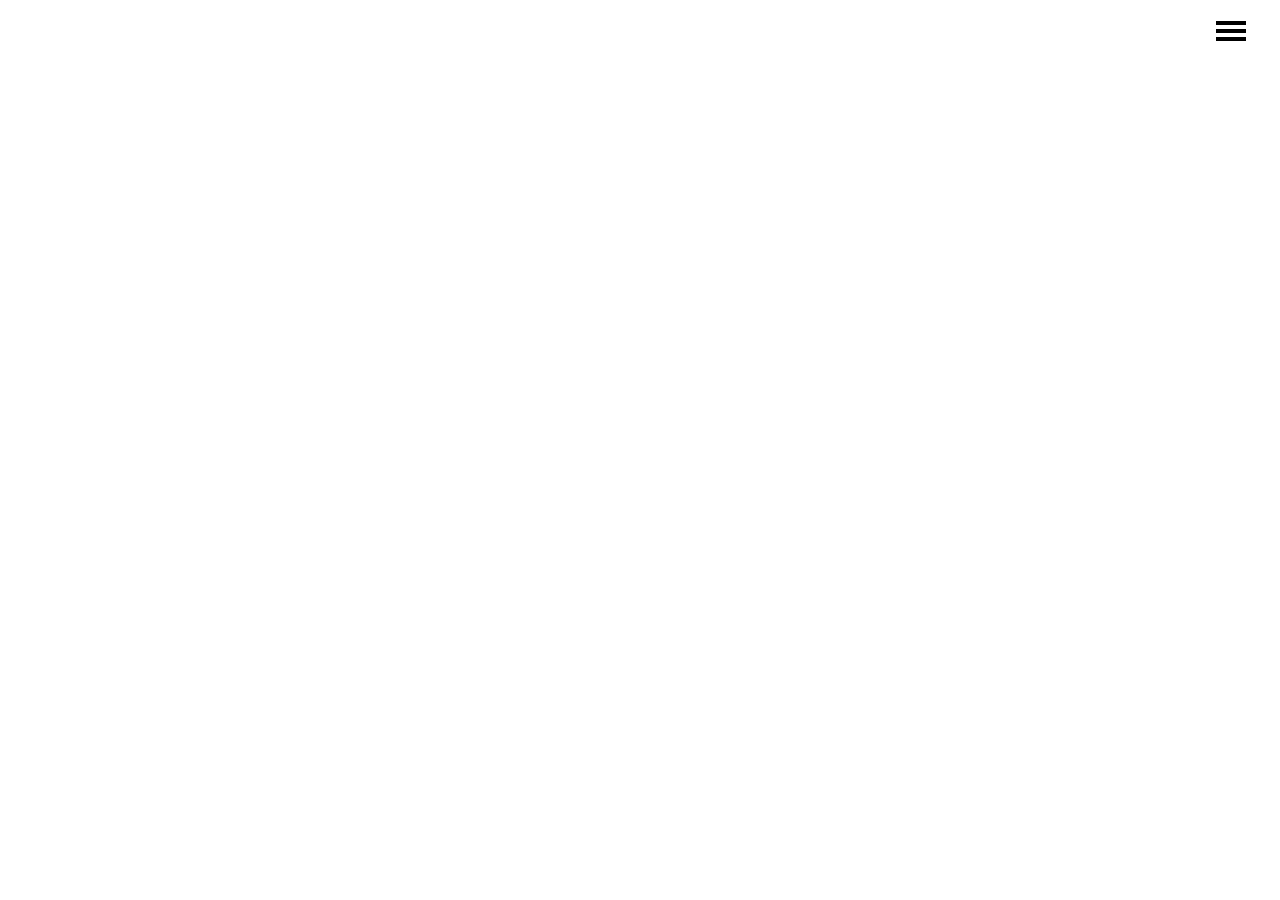
==== index.html @ 9fe6cf8c "Nav Bar Frame" ====
<!DOCTYPE html>
<html lang="en">

<head>
    <meta charset="UTF-8">
    <meta name="viewport" content="width=device-width, initial-scale=1.0">
    <title>Home Page</title>
    <link rel="stylesheet" href="navBar.css">
    <link rel="preconnect" href="https://fonts.googleapis.com">
    <link rel="preconnect" href="https://fonts.gstatic.com" crossorigin>
    <link href="https://fonts.googleapis.com/css2?family=JetBrains+Mono:wght@400;500&display=swap" rel="stylesheet">

<body>
    <header>
        <section>
            <!-- navbar -->
            <div class="navigation">
                <div class="nav_line_main">
                    <button class="hamburger" onclick="showNav(), showOver()">
                        <div id="bar1" class="bar"></div>
                        <div id="bar2" class="bar"></div>
                        <div id="bar3" class="bar"></div>
                    </button>
                </div>

                <div class="text nav_con1">
                    <div class="nav_line">
                        <img src="Images/logo_nav.png" style="height: 3cm; border:3px solid #000000;">
                    </div>
                
                    <div>
                        <br><a href="profile.html">Profile</a>
                    </div>
                </div>
                
                <div class="text nav_con2 nav_line_main">
                    <nav>
                        <ul>
                            <li><a href="index.html" class="active">Home</a></li>
                            <li><a href="donate.html">Donation</a></li>
                            <li><a href="volunteer.html">Volunteer</a></li>
                            <li><a href="floodAlert.html">Flood Alert</a></li>
                            <br><br><br><br>
                        </ul>
                    </nav>
                </div>
            </div>
        </section>
        
        <section>
             <!-- wow design thingy -->
        </section>
    </header>

    <main class="overlay">

    </main>



    <script src="navScript.js"></script>
</body>

</html>
---- navBar.css ----
/* [ ] figure out how to do the line transition from right to left  */

@import url('https://fonts.googleapis.com/css2?family=JetBrains+Mono:wght@400;500&display=swap');

*{
    margin: 0;
    padding: 0;

}

.overlay{
    position: fixed;
    inset: 0;
    z-index: 2;
    background: rgba(0, 0, 0, 0.5);
    display: none;
}

.overlay.active{
    display: flex;
}

.main_nav_con{
    display: flex;
    flex-direction: column;
    justify-content: center;
}

.navigation{
    display: flex;
    flex-direction: column;
    position: fixed;
    right: -500px;
    width: 350px;
    height: 100%;
    background-color: #ffffff;
    border-left: 4px solid #000000;
    transition: 1s;
    z-index: 3;
    justify-content: space-around;
}

.nav_con1{
    display: flex;
    flex-direction: column;
    padding:0 90px;
    align-items: right;
}

.nav_con2{
    display: flex;
    flex-direction: column;
    align-items: right;
    padding: 10px;
    position: relative;
    overflow: hidden;
}

.text{
    font-family: 'JetBrains Mono', monospace;
    font-size: 20px;
    letter-spacing: 1px;
    word-wrap: none;
    text-align: right;
    font-weight: 700;
}

a, button{
    cursor: pointer;
    text-decoration: none;
    color: #000000;
}

nav{
    top: 100px;
    right: 50px;
    width: 250px;
}

.navigation ul li{
    color: #ffffff;
    padding: 20px 0 0;
    list-style-type: none;
}

.navigation a.active{
    border-bottom: 4px solid #0132AB;
}

.navigation a:hover:not(.active){
    transition: 0.25s;
    color: #0132AB;
    border-bottom: 4px solid #0132AB;
}

/* bug */
.text_con{
    background-color: aquamarine;
    position: relative;
    overflow: hidden;
}

.blue_block{
    background-color: #0132AB;
    height: 4px;
    width: 100%;
    position: absolute;
    bottom: 0%;
    right: 0;
    transition: 0.25s;
}

.text_con:hover > .blue_block{
    right:0%;
}

.hamburger, .bar{
    position: fixed;
}

.hamburger{
    display: flex;
    top: 2%;
    left: 95%;
    width: 30px;
    transform: translateY(-1%);
    border: 0;
    background: 0 0;
}

.bar{
    top: 3px;
    background: #000000;
    width: 100%;
    height: 4px;
    transition: all .3s ease-in;
}

#bar2{
    top: 11px;
}

#bar3{
    top: 19px;
}

.navigation.active{
    right: 0;
}

.hamburger.open #bar1{
    transform: rotate(45deg) translate(6px, 5px);
}

.hamburger.open #bar2{
    background-color:transparent;
}

.hamburger.open #bar3{
    transform: rotate(-45deg) translate(6px, -5px);
}

.nav_line::after{
    content: "";
    display: block;
    width: 35%;
    height: 4px; /* Adjust the thickness of the line as needed */
    background-color: #000;
    margin-top: 20px;
    margin-left: auto;
}

.nav_line_main::after{
    content: "";
    display: block;
    width: 93%;
    height: 4px; /* Adjust the thickness of the line as needed */
    background-color: #000;
    margin-top: 20px;
    margin: auto;
}
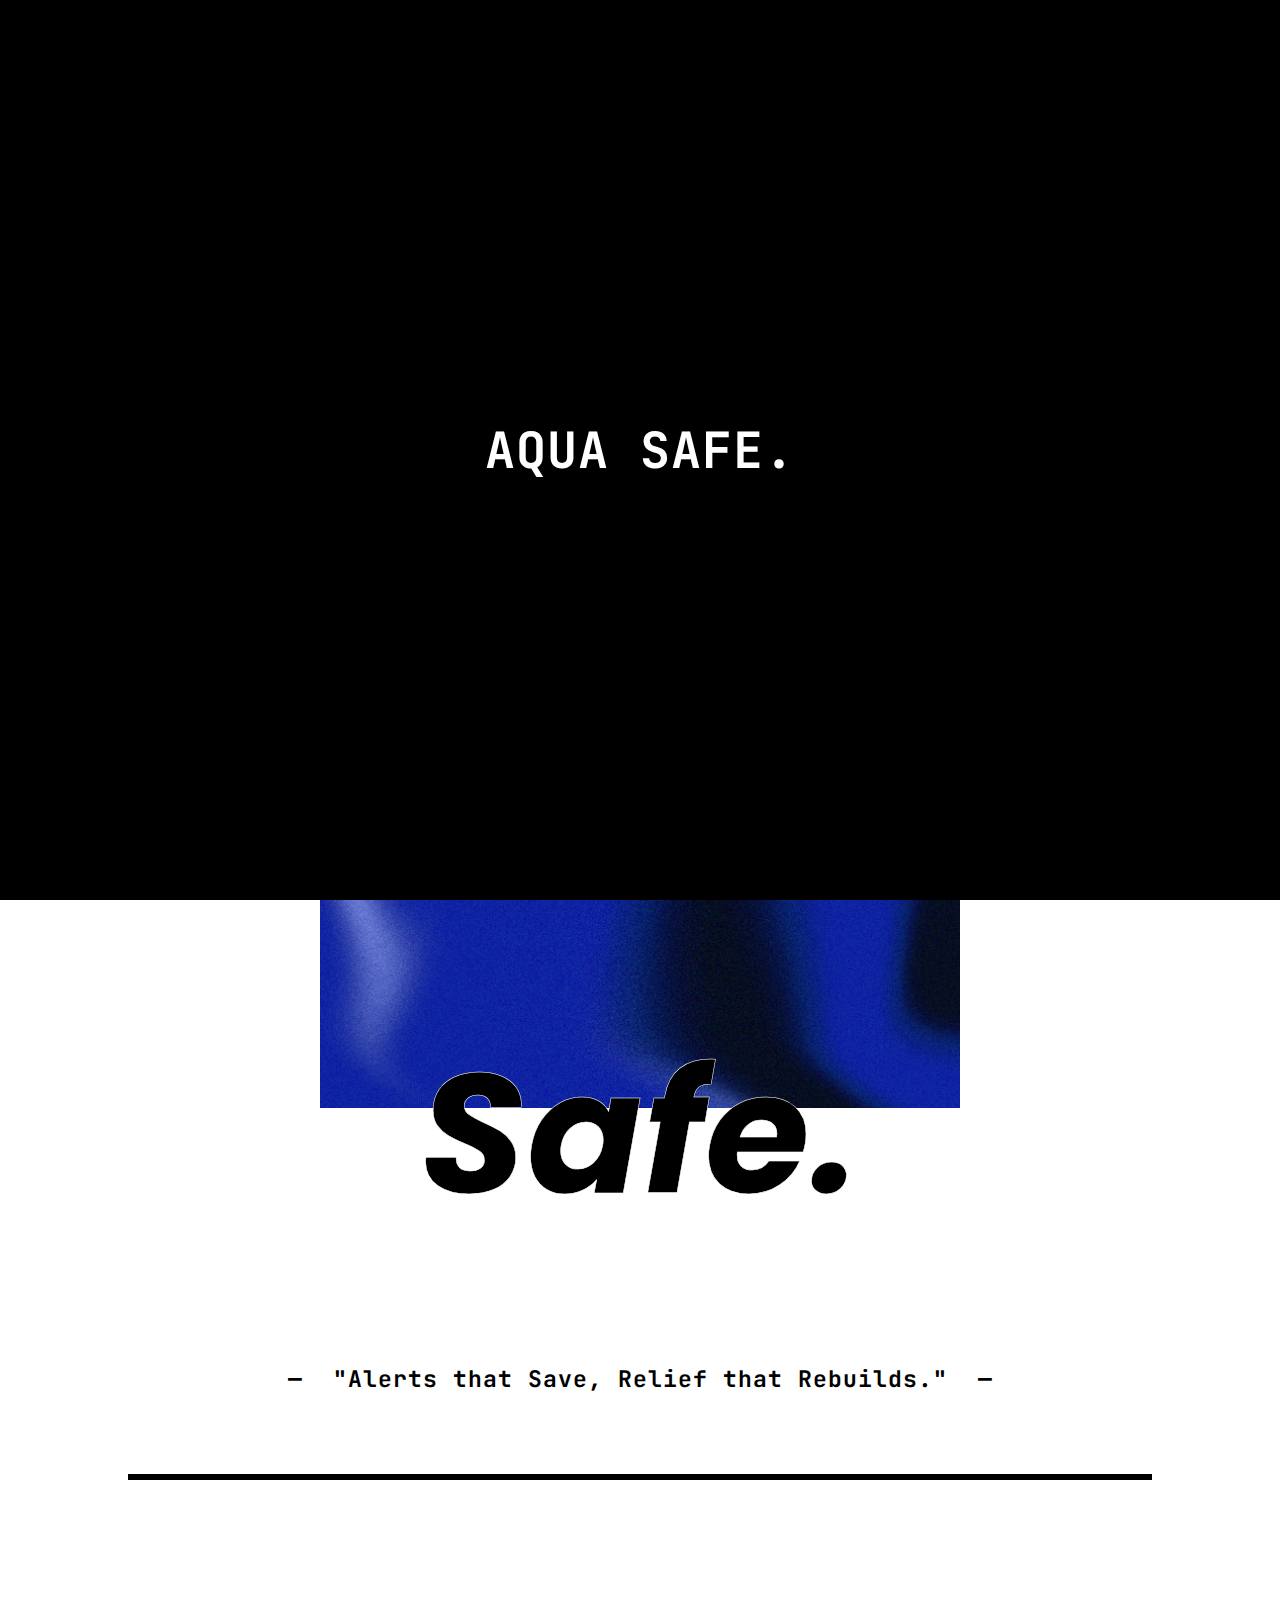
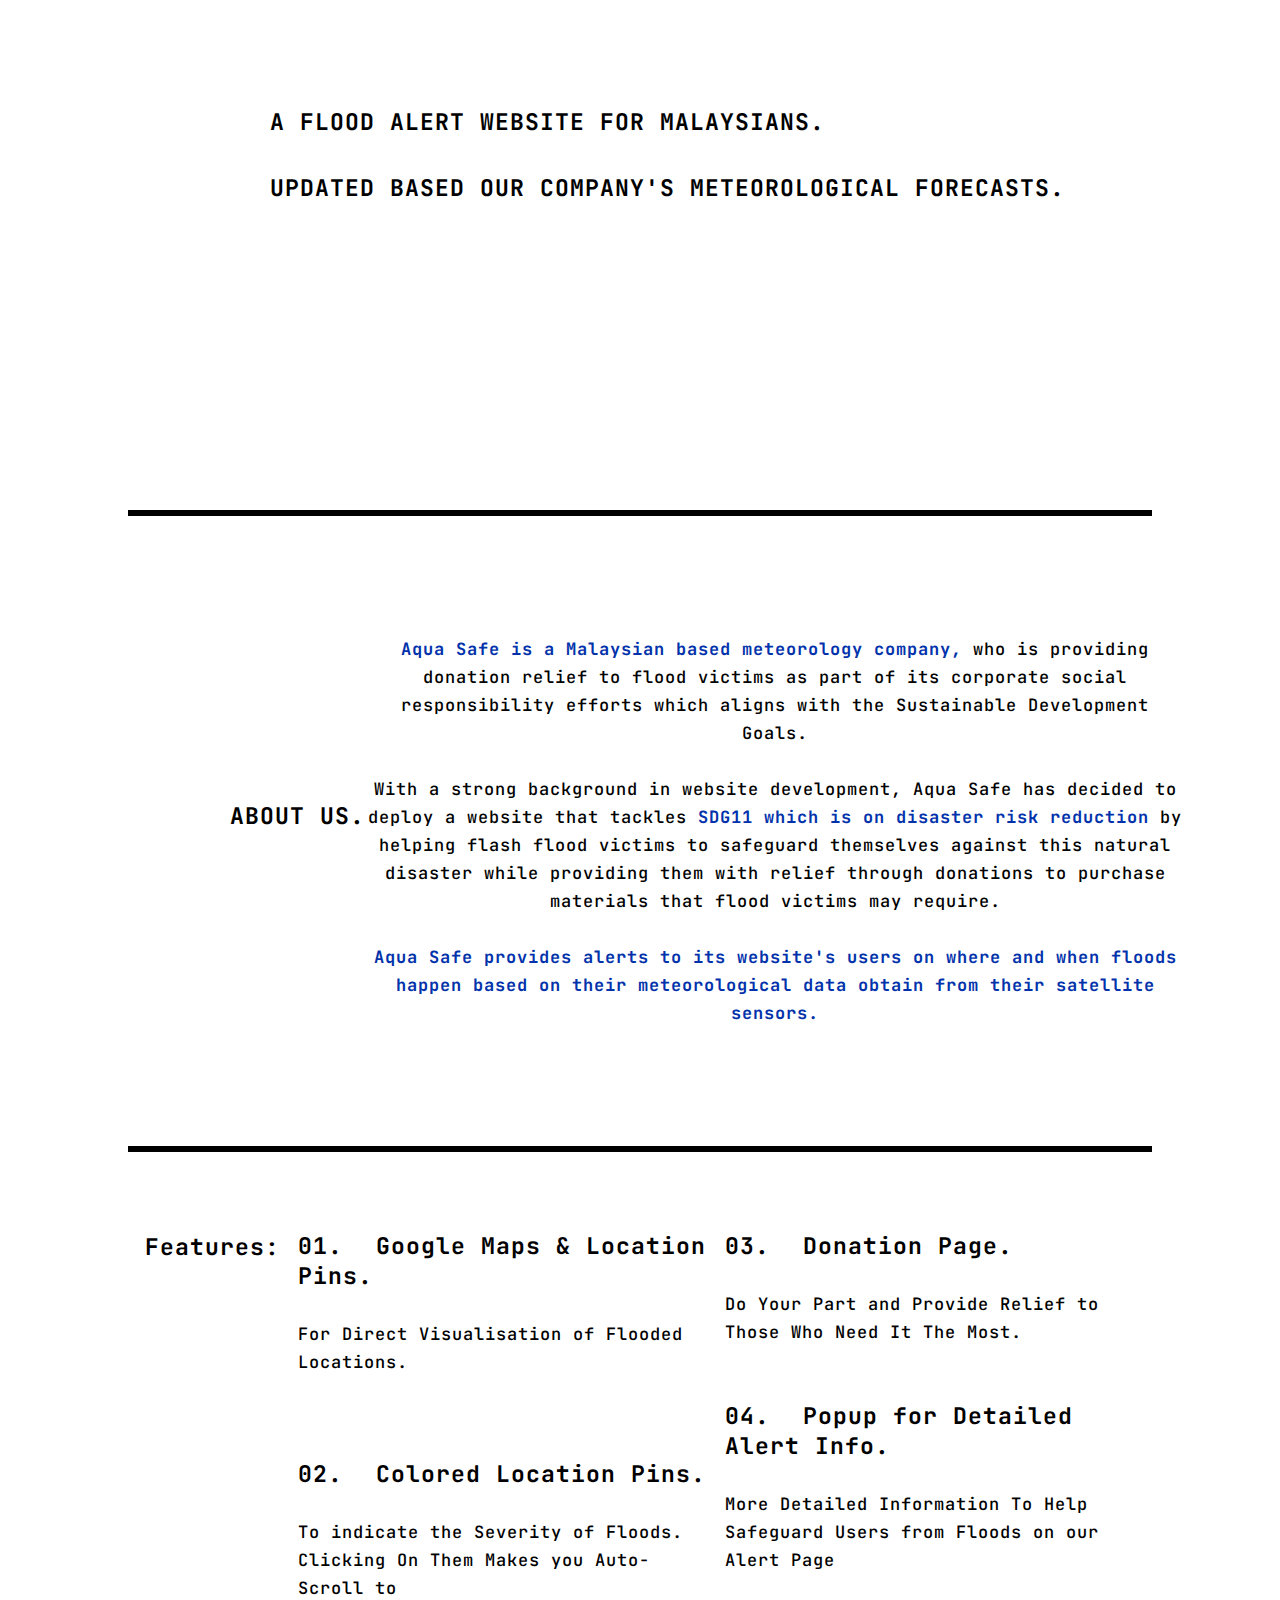
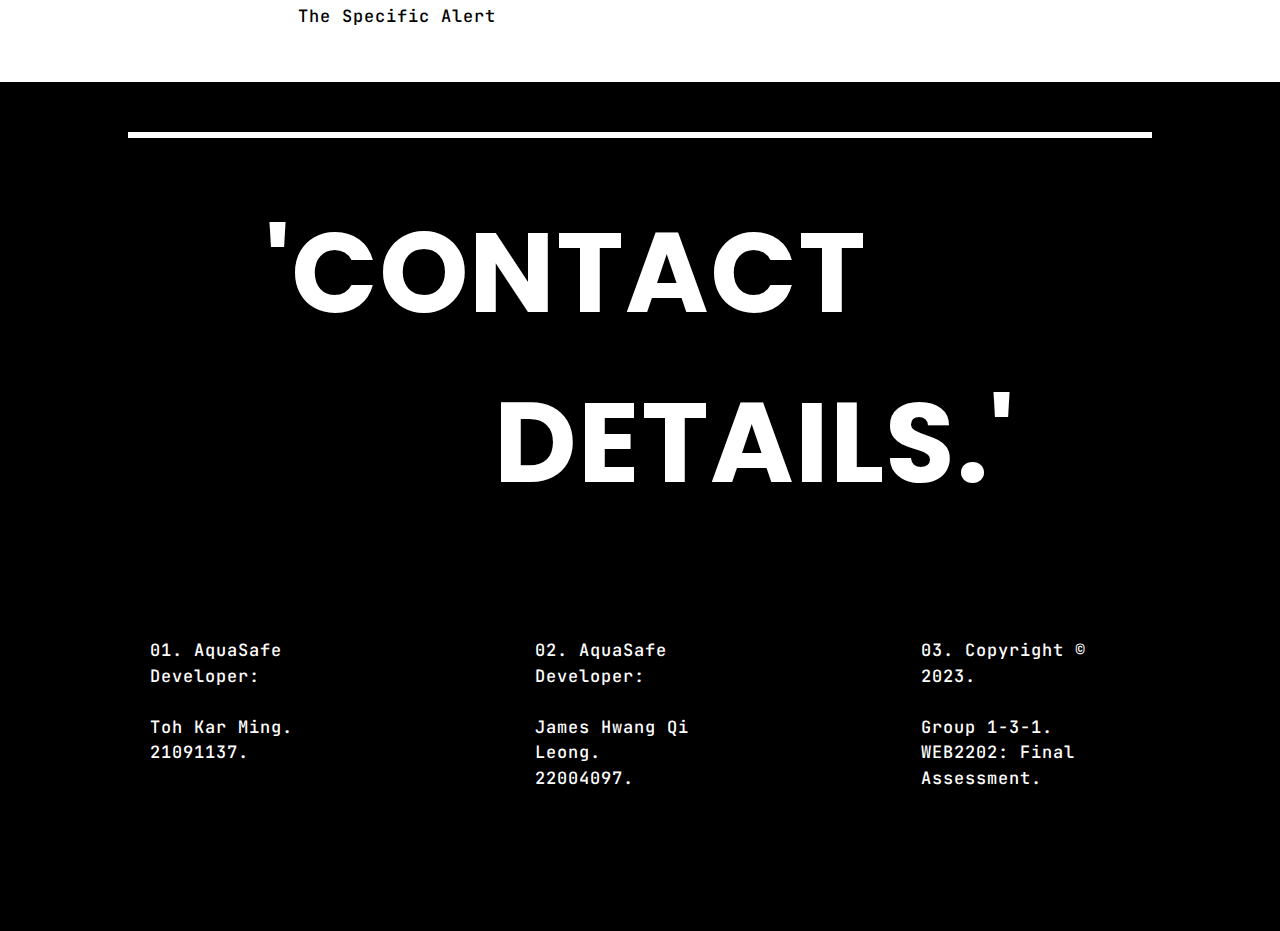
==== commit 09f93ccd: "Submitted Version" ====
--- a/index.html
+++ b/index.html
@@ -6,21 +6,44 @@
     <meta name="viewport" content="width=device-width, initial-scale=1.0">
     <title>Home Page</title>
     <link rel="stylesheet" href="navBar.css">
+    <link rel="stylesheet" href="mainTheme.css">
     <link rel="preconnect" href="https://fonts.googleapis.com">
     <link rel="preconnect" href="https://fonts.gstatic.com" crossorigin>
     <link href="https://fonts.googleapis.com/css2?family=JetBrains+Mono:wght@400;500&display=swap" rel="stylesheet">
+    <link rel="preconnect" href="https://fonts.googleapis.com">
+    <link rel="preconnect" href="https://fonts.gstatic.com" crossorigin>
+    <link href="https://fonts.googleapis.com/css2?family=Poppins:wght@500&display=swap" rel="stylesheet">
+    <link rel="shortcut icon" href="Images/logo_nav.png" type="image/x-icon">
 
 <body>
+    <div class="moving_blocks">
+        <div class="block"></div>
+        <div class="block"></div>
+        <div class="title_text block">AQUA SAFE.</div>
+        <div class="block"></div>
+        <div class="block"></div>
+    </div>
+
     <header>
         <section>
             <!-- navbar -->
+            <div >
+                <div class="redirect_home">
+                    <a href="index.html"> AQUA SAFE.</a>
+                </div>
+
+                <div class="page_title">
+                    <h1> HOME PAGE. </h1>
+                </div>
+            </div>
+
+            <button class="hamburger" onclick="showNav(), showOver()">
+                <div id="bar1" class="bar"></div>
+                <div id="bar2" class="bar"></div>
+                <div id="bar3" class="bar"></div>
+            </button>
             <div class="navigation">
                 <div class="nav_line_main">
-                    <button class="hamburger" onclick="showNav(), showOver()">
-                        <div id="bar1" class="bar"></div>
-                        <div id="bar2" class="bar"></div>
-                        <div id="bar3" class="bar"></div>
-                    </button>
                 </div>
 
                 <div class="text nav_con1">
@@ -29,7 +52,7 @@
                     </div>
                 
                     <div>
-                        <br><a href="profile.html">Profile</a>
+                        <br><a href="profile.php">Profile</a>
                     </div>
                 </div>
                 
@@ -38,25 +61,94 @@
                         <ul>
                             <li><a href="index.html" class="active">Home</a></li>
                             <li><a href="donate.html">Donation</a></li>
-                            <li><a href="volunteer.html">Volunteer</a></li>
-                            <li><a href="floodAlert.html">Flood Alert</a></li>
+                            <li><a href="floodAlert.php">Flood Alert</a></li>
                             <br><br><br><br>
                         </ul>
                     </nav>
                 </div>
             </div>
         </section>
-        
-        <section>
-             <!-- wow design thingy -->
-        </section>
     </header>
 
-    <main class="overlay">
+    <main class="main_landing">
+        <section class="landing_pageC" style="height: fit-content;">
+            <div class="graphics_con">
+                <div class="aqua_text">
+                    Aqua
+                </div>
+                <div class="landing_img">
+                    <img src="Images/AquaSafe.jpg">
+                </div>
+                <div class="safe_text">
+                    Safe.
+                </div>
+                <div class="title_text" style="padding-bottom: 80px;">&mdash;&nbsp;&nbsp;"Alerts that Save, Relief that Rebuilds."&nbsp;&nbsp;&mdash;</div>
+            </div>
+        </section>
 
+        <section class="landing_pageC">
+            <div class="graphics_con" style="padding-left: 80px; text-align: left; align-items: flex-start;">
+                <div class="title_text">A FLOOD ALERT WEBSITE FOR MALAYSIANS.</div><br><br>
+                <div class="title_text" style="padding-bottom:80px;">UPDATED BASED OUR COMPANY'S METEOROLOGICAL FORECASTS.</div>
+            </div>
+        </section>
+
+        <section class="landing_pageC">
+            <div class="graphics_con">
+                <div class="title_text" style="padding-bottom: 30px;">ABOUT US.</div>
+                <div class="content_text" style="text-align: center;">
+                    <b style="color:#0132ab;">Aqua Safe is a Malaysian based meteorology company,</b> who is providing donation relief to flood victims as part of its corporate social responsibility efforts which aligns with the Sustainable Development Goals.<br><br>
+                    With a strong background in website development, Aqua Safe has decided to deploy a website that tackles <b style="color:#0132ab;">SDG11 which is on disaster risk reduction</b> by helping flash flood victims to safeguard themselves against this natural disaster while providing them with relief through donations to purchase materials that flood victims may require. <br><br>
+                    <b style="color:#0132ab;">Aqua Safe provides alerts to its website's users on where and when floods happen based on their meteorological data obtain from their satellite sensors.</b>
+                </div>
+            </div>
+        </section>
+
+        <section class="row_alignment landing_spacing">
+                <div class="title_text">
+                    Features:
+                </div>
+                <div class="row_content content_text">
+                    <span class="title_text" style="font-weight: 700;">01.</span>&nbsp;&nbsp;
+                    <span class="title_text">Google Maps & Location Pins.</span><br><br>For Direct Visualisation of Flooded Locations.<br><br><br><br>
+                    <span class="title_text" style="font-weight: 700;">02.</span>&nbsp;&nbsp;
+                    <span class="title_text">Colored Location Pins.</span><br><br>To indicate the Severity of Floods. <br>Clicking On Them Makes you Auto-Scroll to <br>The Specific Alert<br><br><br><br>
+                </div>
+                <div class="row_content content_text">
+                    <span class="title_text" style="font-weight: 700;">03.</span>&nbsp;&nbsp;
+                    <span class="title_text">Donation Page.</span><br><br>Do Your Part and Provide Relief to Those Who Need It The Most.<br><br><br>
+                    <span class="title_text" style="font-weight: 700;">04.</span>&nbsp;&nbsp;
+                    <span class="title_text">Popup for Detailed Alert Info.</span><br><br>More Detailed Information To Help Safeguard Users from Floods on our Alert Page<br><br><br><br>
+                </div>
+        </section>
     </main>
 
-
+    <footer class="footer_container content_text" style="line-height: 1.5;">
+        <div class="border"></div>
+        <div class="footer_main">
+            <div class="footer_content">&nbsp;'CONTACT</div>
+            <div class="footer_content" style="justify-content: right;">DETAILS.'&nbsp;</div>
+        </div>
+        <div style="padding-bottom: 20px;">
+            <div class="footer_row">
+                <div class="content_alignment">
+                    <div >01. AquaSafe Developer:</div><br>
+                    <div>Toh Kar Ming. </div>
+                    <div>21091137.</div>
+                </div>
+                <div class="content_alignment">
+                    <div >02. AquaSafe Developer:</div><br>
+                    <div>James Hwang Qi Leong.</div>
+                    <div>22004097.</div>
+                </div>
+                <div class="content_alignment" >
+                    <div >03. Copyright &copy; 2023. </div><br>
+                    <div>Group 1-3-1.<br>
+                    <div>WEB2202: Final Assessment.</div>
+                </div>
+            </div>
+        </div>
+    </footer>
 
     <script src="navScript.js"></script>
 </body>
--- a/navBar.css
+++ b/navBar.css
@@ -10,14 +10,10 @@
 
 .overlay{
     position: fixed;
-    inset: 0;
-    z-index: 2;
-    background: rgba(0, 0, 0, 0.5);
-    display: none;
 }
 
 .overlay.active{
-    display: flex;
+    z-index: 4;
 }
 
 .main_nav_con{
@@ -36,15 +32,18 @@
     background-color: #ffffff;
     border-left: 4px solid #000000;
     transition: 1s;
-    z-index: 3;
+    z-index: 5;
     justify-content: space-around;
-}
-
-.nav_con1{
+    top: 0;
+}
+
+
+.nav_con1{ 
     display: flex;
     flex-direction: column;
     padding:0 90px;
     align-items: right;
+    z-index: 5;
 }
 
 .nav_con2{
@@ -81,52 +80,34 @@
     color: #ffffff;
     padding: 20px 0 0;
     list-style-type: none;
+    z-index: 5
 }
 
 .navigation a.active{
-    border-bottom: 4px solid #0132AB;
+    border-bottom: 5px solid #0132AB;
 }
 
 .navigation a:hover:not(.active){
     transition: 0.25s;
     color: #0132AB;
-    border-bottom: 4px solid #0132AB;
-}
-
-/* bug */
-.text_con{
-    background-color: aquamarine;
-    position: relative;
-    overflow: hidden;
-}
-
-.blue_block{
-    background-color: #0132AB;
-    height: 4px;
-    width: 100%;
+    border-bottom: 5px solid #0132AB;
+}
+
+.hamburger, .bar{
     position: absolute;
-    bottom: 0%;
-    right: 0;
-    transition: 0.25s;
-}
-
-.text_con:hover > .blue_block{
-    right:0%;
-}
-
-.hamburger, .bar{
-    position: fixed;
+    z-index: 100000;
 }
 
 .hamburger{
     display: flex;
     top: 2%;
-    left: 95%;
+    left: 97%;
     width: 30px;
     transform: translateY(-1%);
     border: 0;
     background: 0 0;
-}
+    height: 30px;
+}   
 
 .bar{
     top: 3px;
@@ -178,4 +159,95 @@
     background-color: #000;
     margin-top: 20px;
     margin: auto;
-}+    position: relative;
+}
+
+.page_title{
+    width: 100%;
+    text-align: center;
+    margin-top: 2%;
+    z-index: 1;
+}
+
+.redirect_home{
+    width: 100%;
+    text-align: left;
+    margin: 13px 0 0 25px;
+    z-index: 1;
+}
+
+.redirect_home a{
+    font-family: 'JetBrains Mono', monospace;
+    font-size: 23px;
+    letter-spacing: 1px;
+    font-weight: 700;
+}
+
+.redirect_home a:hover {
+    color: #0132AB;
+    border-bottom: 4px solid #0132AB;
+    transition: ease 0.5s;
+}
+
+.page_title{
+    width: 100%;
+    text-align: center;
+    margin-top: 2%;
+    z-index: 1;
+}
+
+.page_title h1 {
+    font-family: 'JetBrains Mono', monospace;
+    border-bottom: 4px solid #000000;
+    box-shadow: 0px 10px 10px rgba(0, 0, 0, 0.3);
+    line-height: 60px;
+    font-size: 28px;
+    letter-spacing: 1px;
+    font-weight: 700;
+    position: relative;
+    cursor: pointer;
+}
+
+
+.page_title h1:hover .dropdown_maincon {
+    display: flex;
+} 
+
+.dropdown_maincon {
+    position: absolute;
+    top: 100%;
+    /* error here */
+    display: none; 
+    justify-content: center;
+    align-items: center;
+    flex-direction: column;
+    border: solid 4px #000000;
+    z-index: 10000;
+    width: 100%;
+}
+
+.dropdown_con{
+    background-color: #D9D9D9;
+    width: 100%;
+    height: 50%;
+}
+
+.dropdown-link {
+    font-family: 'JetBrains Mono', monospace;
+    line-height: 3;
+    color: #000000;
+    font-weight: 700;
+    font-size: 20px;
+    letter-spacing: 1px;
+}
+
+.dropdown_con:hover{
+    background-color: #0132AB;
+    font-weight: 500;
+    transition: 0.5s;
+}
+.dropdown_con:hover .dropdown-link {
+    color: #fff; 
+    font-weight: 500;
+}
+
--- a/mainTheme.css
+++ b/mainTheme.css
@@ -0,0 +1,317 @@
+@import url('https://fonts.googleapis.com/css2?family=JetBrains+Mono:wght@400;500&display=swap');
+@import url('https://fonts.googleapis.com/css2?family=Poppins:wght@500&display=swap');
+
+*{
+    margin: 0;
+    padding: 0;
+}
+
+html, body{
+    overflow-x: hidden;
+}
+
+.main_landing{
+    display: flex;
+    flex-direction: column;
+    align-items: center;
+}
+header, footer {
+    width: 100%;
+}
+
+body{
+    min-height: 100vh;
+    display: flex;
+    flex-direction: column;
+    justify-content: center;
+    align-items: center;
+}
+
+.title_text{
+    font-family: 'JetBrains Mono', monospace;
+    font-size: 23px;
+    letter-spacing: 1px;
+    font-weight: 700;
+}
+
+.content_text{
+    
+    font-family: 'JetBrains Mono', monospace;
+    font-size: 17px;
+    letter-spacing: 1px;
+    line-height: 28px;
+    font-weight: 500;
+}
+
+.overall_alignmentL{
+    margin: 0 15px;
+}
+
+.moving_blocks{
+    position: fixed;
+    z-index: 10;
+    width: 100vw;
+    height: 100vh;
+    background-color: transparent;
+    padding: 0;
+    margin: 0;
+    top: 0;
+    left: 0;
+    animation-name: rToL;
+    animation-duration: 0.1s;
+    animation-delay: 3.0s;
+    animation-fill-mode: forwards;
+}
+
+.moving_blocks div{
+    height: 20%;
+
+}
+
+.block{
+    text-align: center;
+    display: flex;
+    flex-direction: column;
+    justify-content: center;
+    font-size: 50px;
+    color: #ffffff;
+    font-weight: 700;
+    animation-name: rToL;
+    animation-duration: 1s;
+    animation-iteration-count: 1;
+    animation-fill-mode: forwards;
+    position: absolute;
+    width: 100%;
+    height: 20%;
+    background-color: #000000;
+}
+
+.block:nth-child(1) {
+    animation-delay: 2s;
+    left: 0%;
+    top: 0%;
+}
+.block:nth-child(2) {
+    animation-delay: 1.8s;
+    left: 0%;
+    top: 20%;
+}
+.block:nth-child(3) {
+    animation-delay: 1.6s;
+    left: 0%;
+    top: 40%;
+}
+.block:nth-child(4) {
+    animation-delay: 1.4s;
+    left: 0%;
+    top: 60%;
+}
+.block:nth-child(5) {
+    animation-delay: 1.2s;
+    left: 0%;
+    top: 80%;
+}
+
+.graphics_con{
+    height: 60%;
+    width: 80%; 
+    display: flex;
+    flex-direction: column;
+    flex-wrap: wrap;
+    justify-content: center;
+    align-items: center;
+}
+
+.landing_img{
+    display: flex;
+    flex-direction: column;
+}
+
+.landing_img img{
+    height: auto;
+    width: 50vw;
+}
+
+.aqua_text{
+    font-family: 'Poppins', sans-serif;
+    font-size: 4.5cm;
+    letter-spacing: 1px;
+    font-weight: 700;
+    transform: translateY(35%);
+    font-style: italic;
+    -webkit-text-stroke: 0.5px #ffffff;
+}
+
+.safe_text{
+    font-family: 'Poppins', sans-serif;
+    font-size: 4.5cm;
+    letter-spacing: 1px;
+    font-weight: 700;
+    transform: translateY(-40%);
+    font-style: italic;
+    -webkit-text-stroke: 0.5px #ffffff;
+}
+
+.smol_seperator{
+    height: 4px;
+    width: 10%;
+    background-color: #000000;
+    flex-wrap: wrap;
+}
+
+.landing_pageC{
+    display: flex;
+    flex-direction: column;
+    justify-content: center;
+    align-items: center;
+    flex-wrap: wrap;
+    height: 70vh;
+    width: 80%;
+    border-bottom: 6px solid #000000;
+}
+
+.landing_spacing{
+    padding: 80px 0 0;
+}
+
+.borders{
+    border-bottom: 6px solid #000000;
+    width: 90%;
+    align-items: center;
+    justify-content: center;
+}
+
+.row_alignment{
+    display: flex;
+    flex-direction: row;
+    justify-content: space-evenly;
+    flex-wrap: wrap;
+    height: 50vh;
+    width: 80%;
+}
+
+
+.row_content{
+    align-items: flex-end;
+    width: 40%;
+}
+
+.footer_container{
+    display: flex;
+    flex-direction: column;
+    background-color: #000000;
+    color: #ffffff;
+    flex-wrap: wrap;
+    padding: 50px;
+    align-items: center;
+}
+
+.footer_main{
+    font-family: 'Poppins', sans-serif;
+    font-size: 3cm;
+    letter-spacing: 1px;
+    font-weight: 700;   
+    align-content: center;
+    width: 90%;
+    max-width: 800px;
+}
+
+.footer_content{
+    display: flex;
+    flex-direction: row;
+    flex-wrap: wrap;
+    justify-content: left;
+}
+
+.footer_row{
+    display: flex;
+    flex-direction: row;
+    margin: 60px 50px;
+}
+
+.content_alignment{
+    display: flex;
+    flex-direction: column;
+    flex-wrap: wrap;
+    text-align: left;
+    padding: 50px 100px 10px;
+}
+
+.border{
+    width: 80%;
+    height: 6px;
+    background-color: #ffffff;
+    margin-bottom: 50px;
+}
+
+.donation_main{
+    display: flex;
+    flex-direction: column;
+    justify-content: center;
+    align-items: center;
+    width: 90%;
+    max-width: 1400px;
+}
+
+.donation_alignment{
+    display: flex;
+    flex-direction: row;
+    justify-content: space-around;
+    align-items: center;
+
+    padding: 70px 0;
+    width: 100%;
+}
+
+.donation_subalign {
+    display: flex;
+    justify-content: center;
+    align-items: center;
+    flex-direction: column;
+    flex-wrap: wrap;
+    padding: 0 10px;
+    width: calc(40% - 20px);
+}
+
+.align_start {
+    align-items: start;
+}
+
+.donation_subalign ul li{
+    list-style-type: disc;
+}
+
+.donation_subalign img{
+    width: 100%;
+    height: auto;
+    border: 6px solid #000000;
+    
+}
+
+.qr img{
+    width: 250px;
+}
+
+.full_width {
+    width: 100%;
+}
+
+@keyframes rToL {
+    0% {
+        left: 0;
+    }
+    100% {
+        left: -100%;
+    }
+}
+
+
+
+@media (max-width: 1025px) {
+    .donation_alignment{
+        flex-direction: column;
+    }
+    .donation_subalign {
+        width: 95%;
+    }
+}